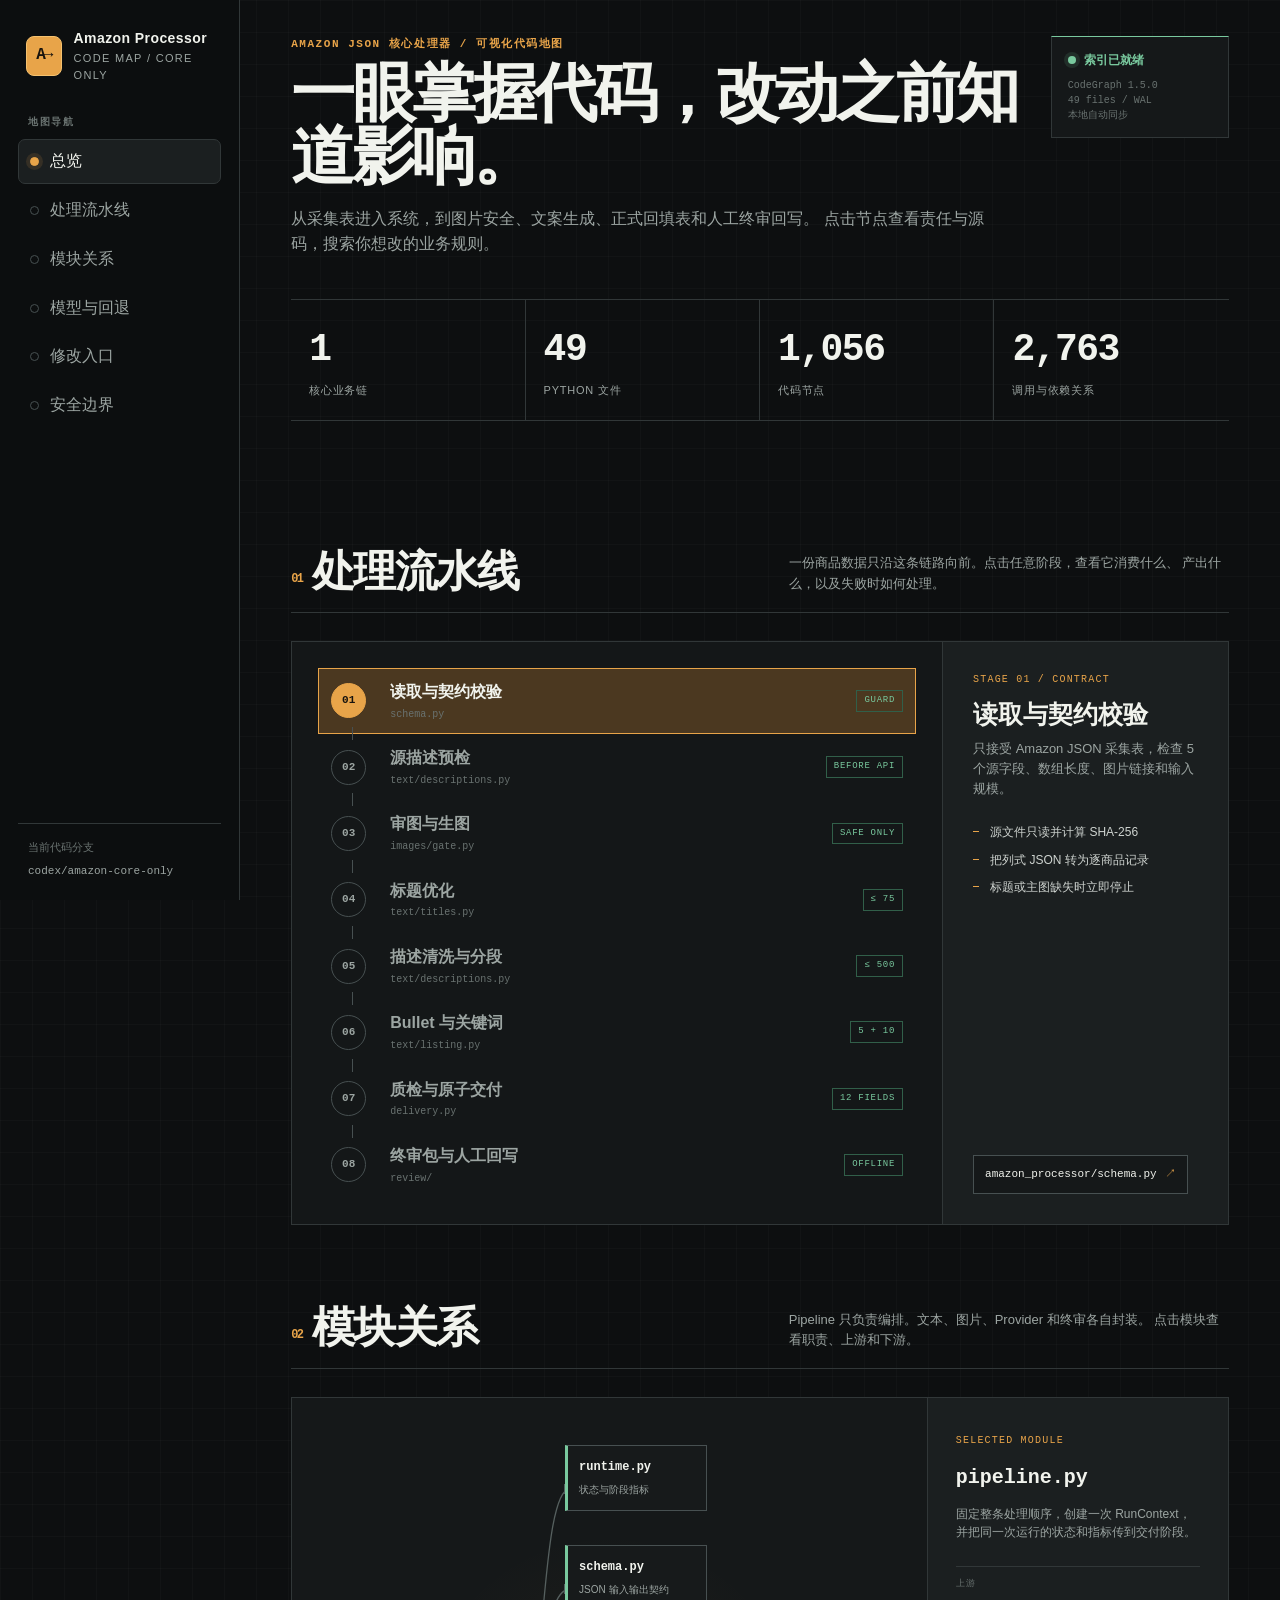
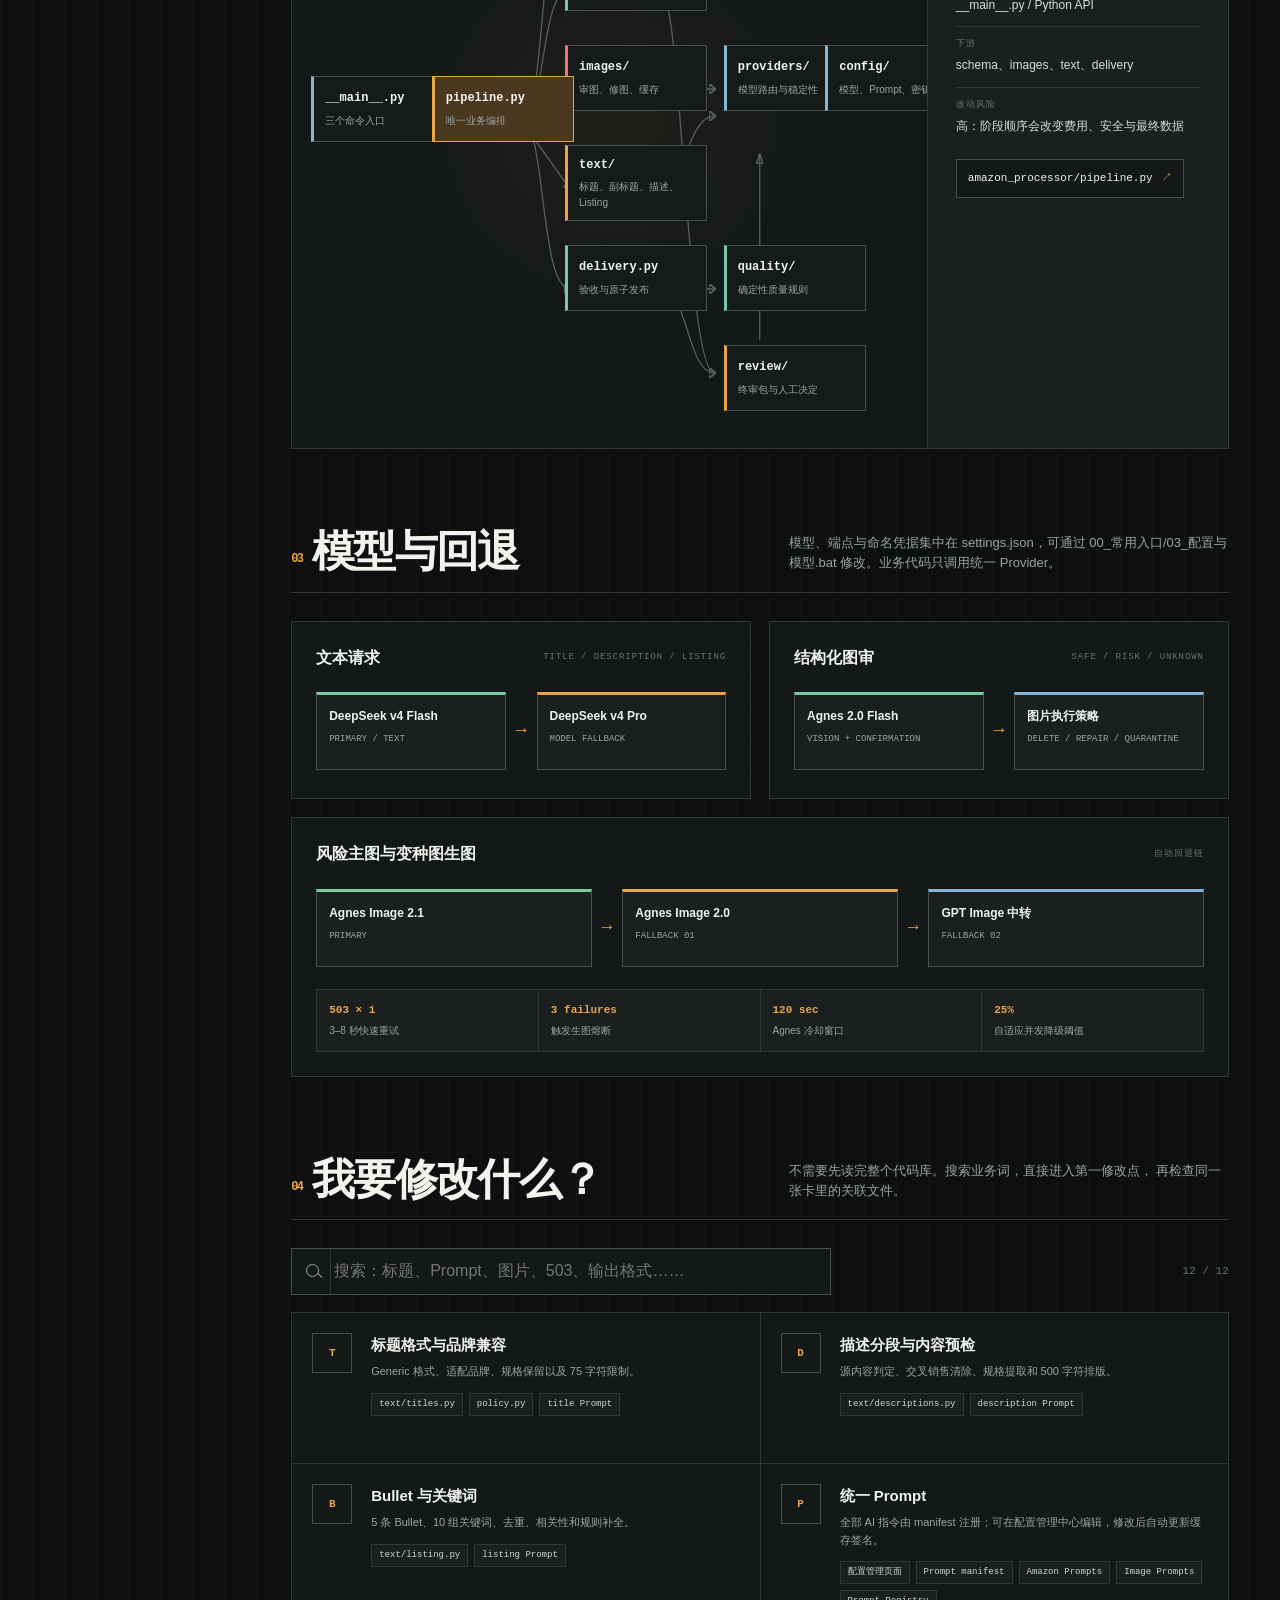
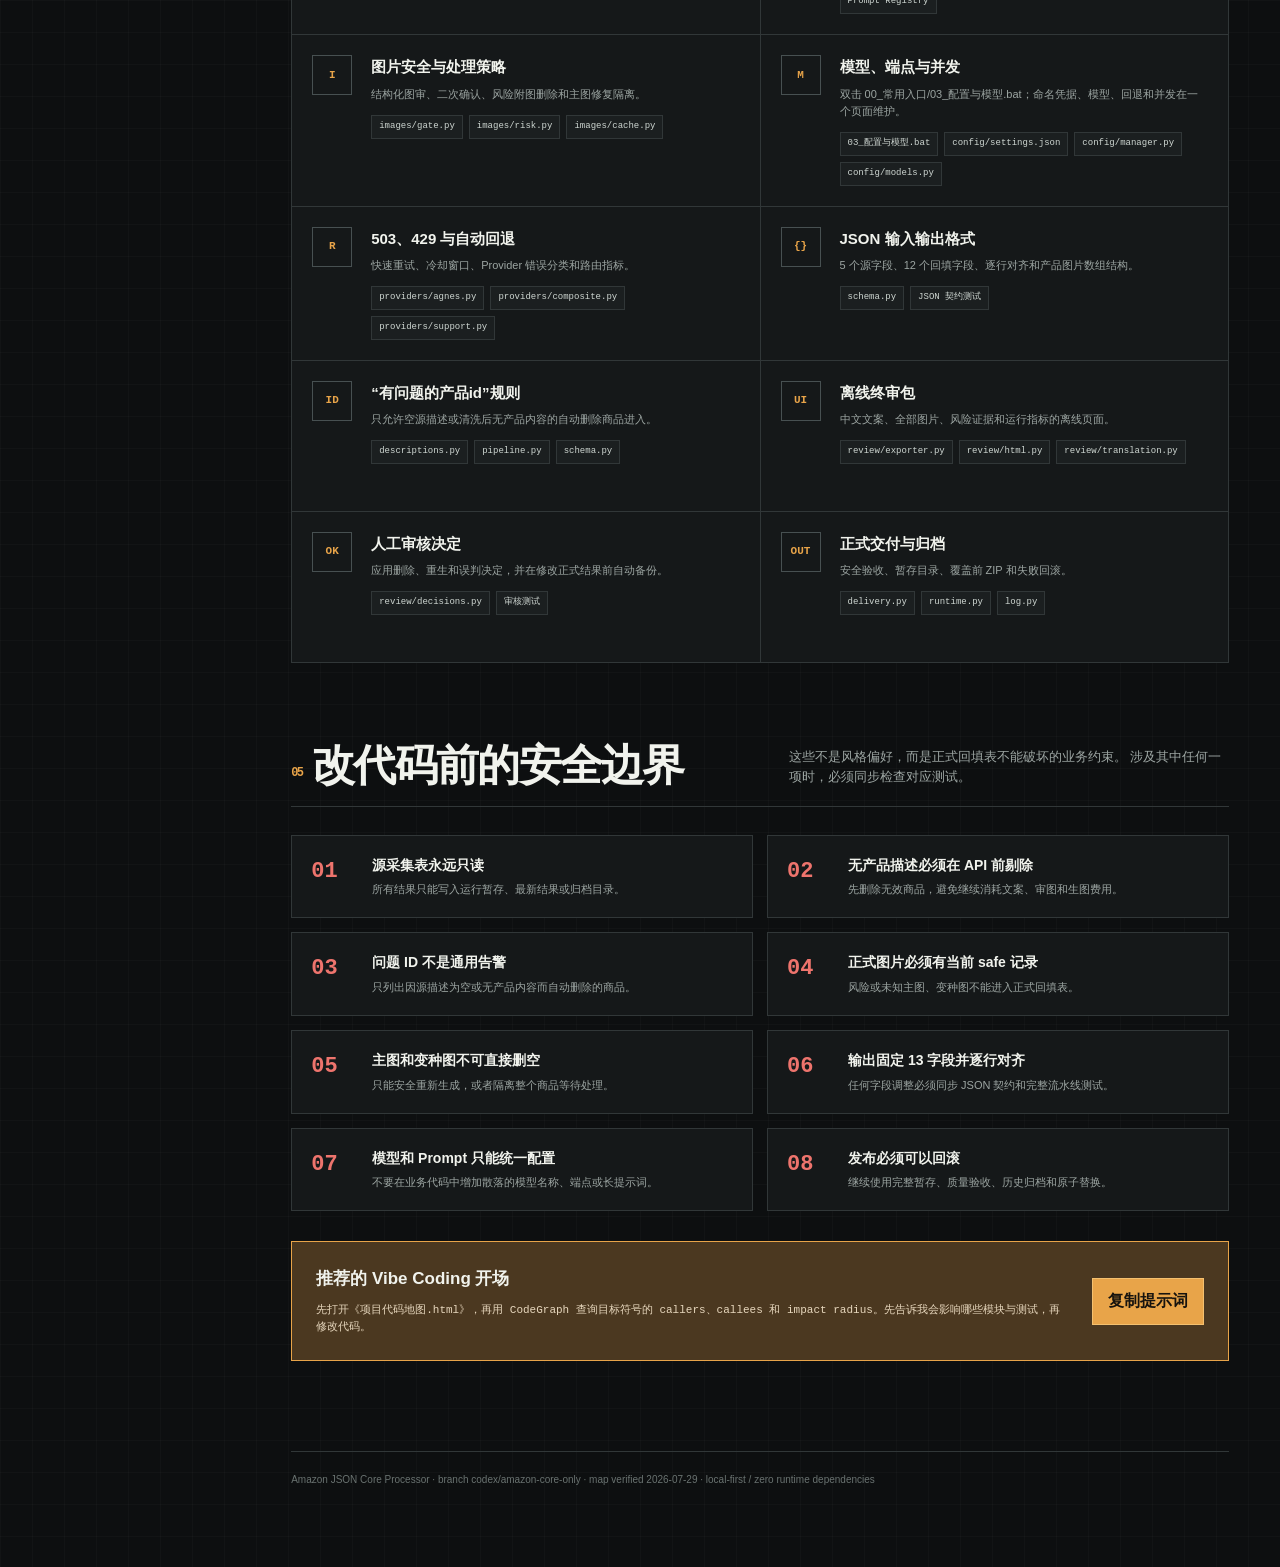
==== 项目代码地图.html @ e5b0bef7 "feat: checkpoint unattended processor and admin tools" ====
<!DOCTYPE html>
<html lang="zh-CN">
<head>
  <meta charset="utf-8">
  <meta name="viewport" content="width=device-width, initial-scale=1">
  <meta name="color-scheme" content="dark">
  <title>Amazon 核心处理器 · 代码地图</title>
  <style>
    :root {
      --bg: #0d0f10;
      --panel: #151819;
      --panel-2: #1b1f20;
      --panel-3: #232829;
      --line: #313738;
      --line-strong: #475051;
      --text: #f1f3ed;
      --muted: #9ca5a2;
      --dim: #697270;
      --accent: #e8a449;
      --accent-soft: #4b3820;
      --safe: #79c99e;
      --safe-soft: #183b2c;
      --danger: #ee746d;
      --danger-soft: #461f1e;
      --info: #84b5d4;
      --info-soft: #1c3341;
      --focus: #f8c978;
      --radius: 10px;
      --sidebar: 240px;
      --font: "Segoe UI", "Microsoft YaHei UI", "Microsoft YaHei", sans-serif;
      --mono: "Cascadia Code", "SFMono-Regular", Consolas, monospace;
    }

    * {
      box-sizing: border-box;
    }

    html {
      scroll-behavior: smooth;
      background: var(--bg);
    }

    body {
      margin: 0;
      min-width: 320px;
      color: var(--text);
      background:
        linear-gradient(rgba(255, 255, 255, .018) 1px, transparent 1px),
        linear-gradient(90deg, rgba(255, 255, 255, .018) 1px, transparent 1px),
        var(--bg);
      background-size: 32px 32px;
      font-family: var(--font);
      line-height: 1.55;
    }

    button,
    input {
      font: inherit;
    }

    button,
    a {
      -webkit-tap-highlight-color: transparent;
    }

    a {
      color: var(--info);
      text-underline-offset: 3px;
    }

    a:hover {
      color: #b7d8eb;
    }

    :focus-visible {
      outline: 3px solid var(--focus);
      outline-offset: 3px;
    }

    .skip-link {
      position: fixed;
      top: 12px;
      left: 12px;
      z-index: 100;
      transform: translateY(-160%);
      padding: 10px 14px;
      color: #15120d;
      background: var(--focus);
      border-radius: 6px;
      font-weight: 700;
    }

    .skip-link:focus {
      transform: translateY(0);
    }

    .shell {
      display: grid;
      grid-template-columns: var(--sidebar) minmax(0, 1fr);
      min-height: 100vh;
    }

    .sidebar {
      position: sticky;
      top: 0;
      height: 100vh;
      display: flex;
      flex-direction: column;
      padding: 28px 18px 20px;
      border-right: 1px solid var(--line);
      background: rgba(13, 15, 16, .96);
      backdrop-filter: blur(14px);
      z-index: 20;
    }

    .brand {
      display: flex;
      gap: 12px;
      align-items: center;
      margin: 0 8px 30px;
    }

    .brand-mark {
      display: grid;
      place-items: center;
      width: 40px;
      height: 40px;
      color: #17130e;
      background: var(--accent);
      border: 1px solid #f5c16f;
      border-radius: 8px;
      font-family: var(--mono);
      font-weight: 900;
      letter-spacing: -2px;
    }

    .brand strong {
      display: block;
      font-size: 14px;
      letter-spacing: .03em;
    }

    .brand span {
      display: block;
      color: var(--muted);
      font-size: 11px;
      letter-spacing: .12em;
      text-transform: uppercase;
    }

    .nav-label {
      margin: 0 10px 10px;
      color: var(--dim);
      font-size: 10px;
      font-weight: 800;
      letter-spacing: .16em;
      text-transform: uppercase;
    }

    .nav-list {
      display: grid;
      gap: 4px;
      margin: 0;
      padding: 0;
      list-style: none;
    }

    .nav-link {
      display: flex;
      align-items: center;
      gap: 11px;
      min-height: 42px;
      padding: 9px 11px;
      color: var(--muted);
      border: 1px solid transparent;
      border-radius: 7px;
      text-decoration: none;
      transition: color .16s ease, background .16s ease, border-color .16s ease;
    }

    .nav-link::before {
      content: "";
      width: 7px;
      height: 7px;
      border: 1px solid var(--line-strong);
      border-radius: 50%;
    }

    .nav-link:hover {
      color: var(--text);
      background: var(--panel);
    }

    .nav-link.active {
      color: var(--text);
      background: var(--panel-2);
      border-color: var(--line);
    }

    .nav-link.active::before {
      background: var(--accent);
      border-color: var(--accent);
      box-shadow: 0 0 0 4px rgba(232, 164, 73, .12);
    }

    .sidebar-footer {
      margin-top: auto;
      padding: 15px 10px 0;
      border-top: 1px solid var(--line);
      color: var(--dim);
      font-size: 11px;
    }

    .branch {
      display: block;
      margin-top: 7px;
      color: var(--muted);
      font-family: var(--mono);
      word-break: break-all;
    }

    main {
      min-width: 0;
      padding: 36px clamp(22px, 4vw, 64px) 80px;
    }

    .topbar {
      display: flex;
      justify-content: space-between;
      gap: 24px;
      align-items: flex-start;
      max-width: 1320px;
      margin: 0 auto 42px;
    }

    .eyebrow {
      margin: 0 0 9px;
      color: var(--accent);
      font-family: var(--mono);
      font-size: 11px;
      font-weight: 800;
      letter-spacing: .14em;
      text-transform: uppercase;
    }

    h1 {
      max-width: 780px;
      margin: 0;
      font-size: clamp(34px, 5vw, 68px);
      line-height: .98;
      letter-spacing: -.055em;
    }

    .lede {
      max-width: 720px;
      margin: 20px 0 0;
      color: var(--muted);
      font-size: 16px;
    }

    .index-state {
      flex: 0 0 178px;
      padding: 14px 16px;
      border: 1px solid var(--line);
      border-top-color: var(--safe);
      background: var(--panel);
    }

    .index-state strong {
      display: flex;
      align-items: center;
      gap: 8px;
      color: var(--safe);
      font-size: 12px;
    }

    .index-state strong::before {
      content: "";
      width: 8px;
      height: 8px;
      background: var(--safe);
      border-radius: 50%;
      box-shadow: 0 0 0 4px rgba(121, 201, 158, .12);
    }

    .index-state span {
      display: block;
      margin-top: 8px;
      color: var(--dim);
      font-family: var(--mono);
      font-size: 10px;
      line-height: 1.5;
    }

    .stats {
      display: grid;
      grid-template-columns: repeat(4, 1fr);
      max-width: 1320px;
      margin: 0 auto 60px;
      border-top: 1px solid var(--line);
      border-bottom: 1px solid var(--line);
    }

    .stat {
      padding: 21px 18px;
      border-right: 1px solid var(--line);
    }

    .stat:last-child {
      border-right: 0;
    }

    .stat-value {
      display: block;
      font-family: var(--mono);
      font-size: clamp(24px, 3vw, 38px);
      font-weight: 800;
      letter-spacing: -.04em;
    }

    .stat-label {
      display: block;
      margin-top: 2px;
      color: var(--muted);
      font-size: 11px;
      letter-spacing: .07em;
      text-transform: uppercase;
    }

    .section {
      max-width: 1320px;
      margin: 0 auto;
      padding: 68px 0 12px;
      scroll-margin-top: 20px;
    }

    .section-head {
      display: grid;
      grid-template-columns: minmax(0, 1fr) minmax(240px, 440px);
      gap: 32px;
      align-items: end;
      margin-bottom: 28px;
      padding-bottom: 18px;
      border-bottom: 1px solid var(--line);
    }

    .section-index {
      display: inline-block;
      margin-right: 10px;
      color: var(--accent);
      font-family: var(--mono);
      font-size: 12px;
      vertical-align: .35em;
    }

    h2 {
      margin: 0;
      font-size: clamp(27px, 4vw, 43px);
      line-height: 1.04;
      letter-spacing: -.04em;
    }

    .section-head p {
      margin: 0;
      color: var(--muted);
      font-size: 13px;
    }

    .panel {
      border: 1px solid var(--line);
      background: rgba(21, 24, 25, .95);
    }

    .pipeline-layout {
      display: grid;
      grid-template-columns: minmax(0, 1.6fr) minmax(280px, .7fr);
      min-height: 490px;
    }

    .pipeline-track {
      display: flex;
      flex-direction: column;
      justify-content: center;
      padding: 26px;
      border-right: 1px solid var(--line);
    }

    .stage {
      position: relative;
      display: grid;
      grid-template-columns: 44px minmax(0, 1fr) auto;
      gap: 15px;
      align-items: center;
      width: 100%;
      min-height: 62px;
      padding: 11px 12px;
      color: var(--muted);
      text-align: left;
      border: 1px solid transparent;
      background: transparent;
      cursor: pointer;
    }

    .stage:not(:last-child)::after {
      content: "";
      position: absolute;
      bottom: -7px;
      left: 33px;
      width: 1px;
      height: 13px;
      background: var(--line-strong);
    }

    .stage:hover {
      color: var(--text);
      background: var(--panel-2);
    }

    .stage.active {
      color: var(--text);
      border-color: var(--accent);
      background: var(--accent-soft);
    }

    .stage-num {
      display: grid;
      place-items: center;
      width: 35px;
      height: 35px;
      border: 1px solid var(--line-strong);
      border-radius: 50%;
      font-family: var(--mono);
      font-size: 11px;
      font-weight: 800;
    }

    .stage.active .stage-num {
      color: #17130e;
      border-color: var(--accent);
      background: var(--accent);
    }

    .stage-name {
      display: block;
      font-weight: 700;
    }

    .stage-file {
      display: block;
      margin-top: 2px;
      color: var(--dim);
      font-family: var(--mono);
      font-size: 10px;
    }

    .stage-state {
      padding: 3px 7px;
      color: var(--safe);
      border: 1px solid #315f49;
      font-family: var(--mono);
      font-size: 9px;
      letter-spacing: .08em;
      text-transform: uppercase;
    }

    .detail-pane {
      display: flex;
      flex-direction: column;
      padding: 30px;
      background: var(--panel-2);
    }

    .detail-kicker {
      color: var(--accent);
      font-family: var(--mono);
      font-size: 10px;
      letter-spacing: .12em;
      text-transform: uppercase;
    }

    .detail-pane h3 {
      margin: 14px 0 10px;
      font-size: 25px;
      line-height: 1.1;
    }

    .detail-pane p {
      margin: 0;
      color: var(--muted);
      font-size: 13px;
    }

    .detail-list {
      display: grid;
      gap: 9px;
      margin: 24px 0;
      padding: 0;
      list-style: none;
    }

    .detail-list li {
      position: relative;
      padding-left: 17px;
      color: #cfd4d0;
      font-size: 12px;
    }

    .detail-list li::before {
      content: "";
      position: absolute;
      top: .65em;
      left: 0;
      width: 6px;
      height: 1px;
      background: var(--accent);
    }

    .source-link {
      display: inline-flex;
      align-items: center;
      gap: 8px;
      width: fit-content;
      min-height: 39px;
      margin-top: auto;
      padding: 8px 11px;
      color: var(--text);
      border: 1px solid var(--line-strong);
      background: var(--panel);
      font-family: var(--mono);
      font-size: 11px;
      text-decoration: none;
    }

    .source-link:hover {
      color: var(--text);
      border-color: var(--accent);
    }

    .source-link::after {
      content: "↗";
      color: var(--accent);
    }

    .graph-shell {
      display: grid;
      grid-template-columns: minmax(0, 1fr) 300px;
      min-height: 650px;
    }

    .graph-stage {
      position: relative;
      min-height: 650px;
      overflow: hidden;
      border-right: 1px solid var(--line);
      background:
        radial-gradient(circle at 50% 50%, rgba(232, 164, 73, .055), transparent 42%),
        var(--panel);
    }

    .graph-lines {
      position: absolute;
      inset: 0;
      width: 100%;
      height: 100%;
      pointer-events: none;
    }

    .graph-lines path {
      fill: none;
      stroke: #56605f;
      stroke-width: 1.3;
      vector-effect: non-scaling-stroke;
    }

    .module-node {
      position: absolute;
      left: var(--x);
      top: var(--y);
      width: 142px;
      min-height: 66px;
      padding: 10px 11px;
      color: var(--text);
      border: 1px solid var(--line-strong);
      border-left: 3px solid var(--node-color, var(--info));
      background: #171a1b;
      text-align: left;
      cursor: pointer;
      transition: transform .16s ease, border-color .16s ease, background .16s ease;
    }

    .module-node:hover {
      z-index: 2;
      transform: translateY(-3px);
      border-color: var(--node-color, var(--info));
      background: var(--panel-3);
    }

    .module-node.active {
      z-index: 3;
      border-color: var(--accent);
      border-left-color: var(--accent);
      background: var(--accent-soft);
    }

    .module-node strong {
      display: block;
      font-family: var(--mono);
      font-size: 12px;
    }

    .module-node span {
      display: block;
      margin-top: 5px;
      color: var(--muted);
      font-size: 10px;
    }

    .module-details {
      padding: 28px;
      background: var(--panel-2);
    }

    .module-details h3 {
      margin: 11px 0 8px;
      font-family: var(--mono);
      font-size: 20px;
    }

    .module-details p {
      color: var(--muted);
      font-size: 12px;
    }

    .module-meta {
      display: grid;
      gap: 12px;
      margin: 24px 0;
    }

    .module-meta div {
      padding-top: 10px;
      border-top: 1px solid var(--line);
    }

    .module-meta dt {
      color: var(--dim);
      font-size: 9px;
      letter-spacing: .12em;
      text-transform: uppercase;
    }

    .module-meta dd {
      margin: 5px 0 0;
      color: #d9ddd9;
      font-size: 12px;
    }

    .route-grid {
      display: grid;
      grid-template-columns: 1fr 1fr;
      gap: 18px;
    }

    .route {
      min-width: 0;
      padding: 24px;
      border: 1px solid var(--line);
      background: var(--panel);
    }

    .route-wide {
      grid-column: 1 / -1;
    }

    .route-label {
      display: flex;
      justify-content: space-between;
      gap: 12px;
      align-items: center;
      margin-bottom: 22px;
    }

    .route-label h3 {
      margin: 0;
      font-size: 16px;
    }

    .route-label span {
      color: var(--dim);
      font-family: var(--mono);
      font-size: 9px;
      letter-spacing: .1em;
      text-transform: uppercase;
    }

    .route-flow {
      display: flex;
      gap: 10px;
      align-items: stretch;
      overflow-x: auto;
      padding-bottom: 4px;
    }

    .route-node {
      flex: 1 0 150px;
      min-height: 78px;
      padding: 12px;
      border: 1px solid var(--line-strong);
      background: var(--panel-2);
    }

    .route-node.primary {
      border-top: 3px solid var(--safe);
    }

    .route-node.fallback {
      border-top: 3px solid var(--accent);
    }

    .route-node.terminal {
      border-top: 3px solid var(--info);
    }

    .route-node strong {
      display: block;
      font-size: 12px;
    }

    .route-node small {
      display: block;
      margin-top: 7px;
      color: var(--muted);
      font-family: var(--mono);
      font-size: 9px;
    }

    .route-arrow {
      display: grid;
      place-items: center;
      color: var(--accent);
      font-family: var(--mono);
      font-size: 18px;
    }

    .guard-strip {
      display: grid;
      grid-template-columns: repeat(4, 1fr);
      gap: 1px;
      margin-top: 18px;
      background: var(--line);
      border: 1px solid var(--line);
    }

    .guard-strip div {
      padding: 12px;
      background: var(--panel-2);
    }

    .guard-strip strong {
      display: block;
      color: var(--accent);
      font-family: var(--mono);
      font-size: 11px;
    }

    .guard-strip span {
      display: block;
      margin-top: 4px;
      color: var(--muted);
      font-size: 10px;
    }

    .locator-toolbar {
      display: flex;
      gap: 12px;
      align-items: center;
      margin-bottom: 17px;
    }

    .search {
      width: min(100%, 540px);
      min-height: 46px;
      padding: 10px 14px 10px 42px;
      color: var(--text);
      border: 1px solid var(--line-strong);
      border-radius: 0;
      background:
        linear-gradient(90deg, transparent 0 38px, var(--line) 38px 39px, transparent 39px),
        var(--panel);
      outline: none;
    }

    .search:focus {
      border-color: var(--accent);
    }

    .search-wrap {
      position: relative;
      flex: 1;
    }

    .search-wrap::before {
      content: "";
      position: absolute;
      top: 16px;
      left: 15px;
      width: 11px;
      height: 11px;
      border: 1px solid var(--muted);
      border-radius: 50%;
      pointer-events: none;
    }

    .search-wrap::after {
      content: "";
      position: absolute;
      top: 27px;
      left: 26px;
      width: 6px;
      height: 1px;
      background: var(--muted);
      transform: rotate(45deg);
      pointer-events: none;
    }

    .result-count {
      color: var(--dim);
      font-family: var(--mono);
      font-size: 11px;
      white-space: nowrap;
    }

    .change-grid {
      display: grid;
      grid-template-columns: repeat(2, minmax(0, 1fr));
      gap: 1px;
      border: 1px solid var(--line);
      background: var(--line);
    }

    .change-card {
      display: grid;
      grid-template-columns: 44px minmax(0, 1fr);
      gap: 15px;
      min-height: 150px;
      padding: 20px;
      background: var(--panel);
    }

    .change-card[hidden] {
      display: none;
    }

    .change-icon {
      display: grid;
      place-items: center;
      width: 40px;
      height: 40px;
      color: var(--accent);
      border: 1px solid var(--line-strong);
      font-family: var(--mono);
      font-size: 11px;
      font-weight: 800;
    }

    .change-card h3 {
      margin: 0 0 7px;
      font-size: 15px;
    }

    .change-card p {
      margin: 0 0 12px;
      color: var(--muted);
      font-size: 11px;
    }

    .file-links {
      display: flex;
      flex-wrap: wrap;
      gap: 6px;
    }

    .file-links a {
      padding: 4px 7px;
      color: #ced6d1;
      border: 1px solid var(--line);
      background: var(--panel-2);
      font-family: var(--mono);
      font-size: 9px;
      text-decoration: none;
    }

    .file-links a:hover {
      border-color: var(--accent);
    }

    .empty-results {
      display: none;
      padding: 32px;
      color: var(--muted);
      border: 1px solid var(--line);
      text-align: center;
    }

    .guardrails {
      display: grid;
      grid-template-columns: repeat(2, minmax(0, 1fr));
      gap: 14px;
    }

    .guardrail {
      display: grid;
      grid-template-columns: 46px minmax(0, 1fr);
      gap: 15px;
      padding: 19px;
      border: 1px solid var(--line);
      background: var(--panel);
    }

    .guardrail-num {
      color: var(--danger);
      font-family: var(--mono);
      font-size: 22px;
      font-weight: 800;
    }

    .guardrail h3 {
      margin: 0 0 5px;
      font-size: 14px;
    }

    .guardrail p {
      margin: 0;
      color: var(--muted);
      font-size: 11px;
    }

    .vibe-box {
      display: grid;
      grid-template-columns: minmax(0, 1fr) auto;
      gap: 24px;
      align-items: center;
      margin-top: 30px;
      padding: 24px;
      border: 1px solid var(--accent);
      background: var(--accent-soft);
    }

    .vibe-box h3 {
      margin: 0 0 9px;
      font-size: 17px;
    }

    .vibe-prompt {
      margin: 0;
      color: #e7d7bd;
      font-family: var(--mono);
      font-size: 11px;
      white-space: pre-wrap;
    }

    .copy-button {
      min-height: 44px;
      padding: 10px 15px;
      color: #17130e;
      border: 1px solid #f4c06f;
      background: var(--accent);
      font-weight: 800;
      cursor: pointer;
    }

    .copy-button:hover {
      background: #f0b45d;
    }

    footer {
      max-width: 1320px;
      margin: 78px auto 0;
      padding-top: 20px;
      color: var(--dim);
      border-top: 1px solid var(--line);
      font-size: 10px;
    }

    @media (max-width: 1100px) {
      :root {
        --sidebar: 206px;
      }

      .pipeline-layout,
      .graph-shell {
        grid-template-columns: 1fr;
      }

      .pipeline-track,
      .graph-stage {
        border-right: 0;
        border-bottom: 1px solid var(--line);
      }

      .graph-stage {
        min-height: 620px;
      }

      .graph-shell {
        min-height: auto;
      }

      .graph-stage + .module-details {
        min-height: 240px;
      }
    }

    @media (max-width: 800px) {
      .shell {
        display: block;
      }

      .sidebar {
        position: sticky;
        top: 0;
        width: 100%;
        height: auto;
        padding: 10px 14px;
        border-right: 0;
        border-bottom: 1px solid var(--line);
      }

      .brand {
        margin: 0 0 9px;
      }

      .brand-mark {
        width: 33px;
        height: 33px;
      }

      .brand span,
      .nav-label,
      .sidebar-footer {
        display: none;
      }

      .nav-list {
        display: flex;
        gap: 7px;
        overflow-x: auto;
        padding-bottom: 2px;
      }

      .nav-link {
        min-height: 35px;
        padding: 6px 9px;
        white-space: nowrap;
        font-size: 11px;
      }

      .nav-link::before {
        display: none;
      }

      main {
        padding: 28px 18px 60px;
      }

      .topbar,
      .section-head {
        grid-template-columns: 1fr;
      }

      .topbar {
        display: grid;
      }

      .index-state {
        width: 100%;
      }

      .stats {
        grid-template-columns: repeat(2, 1fr);
      }

      .stat:nth-child(2) {
        border-right: 0;
      }

      .stat:nth-child(-n+2) {
        border-bottom: 1px solid var(--line);
      }

      .section {
        padding-top: 54px;
        scroll-margin-top: 96px;
      }

      .section-head {
        display: grid;
        gap: 12px;
      }

      .route-grid,
      .change-grid,
      .guardrails {
        grid-template-columns: 1fr;
      }

      .route-wide {
        grid-column: auto;
      }

      .guard-strip {
        grid-template-columns: repeat(2, 1fr);
      }

      .graph-stage {
        display: grid;
        grid-template-columns: repeat(2, minmax(0, 1fr));
        gap: 8px;
        min-height: 0;
        padding: 18px;
      }

      .graph-lines {
        display: none;
      }

      .module-node {
        position: static;
        width: auto;
        min-height: 74px;
      }

      .vibe-box {
        grid-template-columns: 1fr;
      }
    }

    @media (max-width: 480px) {
      h1 {
        font-size: 38px;
      }

      .stats {
        grid-template-columns: 1fr 1fr;
      }

      .stat {
        padding: 16px 12px;
      }

      .pipeline-track {
        padding: 13px;
      }

      .stage {
        grid-template-columns: 39px minmax(0, 1fr);
      }

      .stage-state {
        display: none;
      }

      .detail-pane {
        padding: 22px;
      }

      .graph-stage {
        grid-template-columns: 1fr;
      }

      .change-card {
        grid-template-columns: 1fr;
      }

      .guardrails {
        grid-template-columns: 1fr;
      }

      .guard-strip {
        grid-template-columns: 1fr;
      }

      .locator-toolbar {
        align-items: flex-start;
        flex-direction: column;
      }
    }

    @media (prefers-reduced-motion: reduce) {
      html {
        scroll-behavior: auto;
      }

      *,
      *::before,
      *::after {
        transition-duration: .01ms !important;
        animation-duration: .01ms !important;
        animation-iteration-count: 1 !important;
      }
    }
  </style>
</head>
<body>
  <a class="skip-link" href="#main">跳到主要内容</a>
  <div class="shell">
    <aside class="sidebar" aria-label="代码地图导航">
      <div class="brand">
        <div class="brand-mark" aria-hidden="true">A→</div>
        <div>
          <strong>Amazon Processor</strong>
          <span>Code Map / Core Only</span>
        </div>
      </div>
      <p class="nav-label">地图导航</p>
      <nav>
        <ul class="nav-list">
          <li><a class="nav-link active" href="#overview">总览</a></li>
          <li><a class="nav-link" href="#pipeline">处理流水线</a></li>
          <li><a class="nav-link" href="#architecture">模块关系</a></li>
          <li><a class="nav-link" href="#providers">模型与回退</a></li>
          <li><a class="nav-link" href="#locator">修改入口</a></li>
          <li><a class="nav-link" href="#guardrails">安全边界</a></li>
        </ul>
      </nav>
      <div class="sidebar-footer">
        当前代码分支
        <span class="branch">codex/amazon-core-only</span>
      </div>
    </aside>

    <main id="main">
      <section class="topbar" id="overview" aria-labelledby="page-title">
        <div>
          <p class="eyebrow">Amazon JSON 核心处理器 / 可视化代码地图</p>
          <h1 id="page-title">一眼掌握代码，改动之前知道影响。</h1>
          <p class="lede">
            从采集表进入系统，到图片安全、文案生成、正式回填表和人工终审回写。
            点击节点查看责任与源码，搜索你想改的业务规则。
          </p>
        </div>
        <div class="index-state">
          <strong>索引已就绪</strong>
          <span>CodeGraph 1.5.0<br>49 files / WAL<br>本地自动同步</span>
        </div>
      </section>

      <section class="stats" aria-label="项目统计">
        <div class="stat">
          <span class="stat-value">1</span>
          <span class="stat-label">核心业务链</span>
        </div>
        <div class="stat">
          <span class="stat-value">49</span>
          <span class="stat-label">Python 文件</span>
        </div>
        <div class="stat">
          <span class="stat-value">1,056</span>
          <span class="stat-label">代码节点</span>
        </div>
        <div class="stat">
          <span class="stat-value">2,763</span>
          <span class="stat-label">调用与依赖关系</span>
        </div>
      </section>

      <section class="section" id="pipeline" aria-labelledby="pipeline-title">
        <div class="section-head">
          <div>
            <h2 id="pipeline-title"><span class="section-index">01</span>处理流水线</h2>
          </div>
          <p>
            一份商品数据只沿这条链路向前。点击任意阶段，查看它消费什么、
            产出什么，以及失败时如何处理。
          </p>
        </div>

        <div class="panel pipeline-layout">
          <div class="pipeline-track" role="group" aria-label="处理阶段">
            <button class="stage active" type="button" data-stage="input">
              <span class="stage-num">01</span>
              <span>
                <span class="stage-name">读取与契约校验</span>
                <span class="stage-file">schema.py</span>
              </span>
              <span class="stage-state">guard</span>
            </button>
            <button class="stage" type="button" data-stage="description-gate">
              <span class="stage-num">02</span>
              <span>
                <span class="stage-name">源描述预检</span>
                <span class="stage-file">text/descriptions.py</span>
              </span>
              <span class="stage-state">before api</span>
            </button>
            <button class="stage" type="button" data-stage="images">
              <span class="stage-num">03</span>
              <span>
                <span class="stage-name">审图与生图</span>
                <span class="stage-file">images/gate.py</span>
              </span>
              <span class="stage-state">safe only</span>
            </button>
            <button class="stage" type="button" data-stage="titles">
              <span class="stage-num">04</span>
              <span>
                <span class="stage-name">标题优化</span>
                <span class="stage-file">text/titles.py</span>
              </span>
              <span class="stage-state">≤ 75</span>
            </button>
            <button class="stage" type="button" data-stage="descriptions">
              <span class="stage-num">05</span>
              <span>
                <span class="stage-name">描述清洗与分段</span>
                <span class="stage-file">text/descriptions.py</span>
              </span>
              <span class="stage-state">≤ 500</span>
            </button>
            <button class="stage" type="button" data-stage="listing">
              <span class="stage-num">06</span>
              <span>
                <span class="stage-name">Bullet 与关键词</span>
                <span class="stage-file">text/listing.py</span>
              </span>
              <span class="stage-state">5 + 10</span>
            </button>
            <button class="stage" type="button" data-stage="delivery">
              <span class="stage-num">07</span>
              <span>
                <span class="stage-name">质检与原子交付</span>
                <span class="stage-file">delivery.py</span>
              </span>
              <span class="stage-state">12 fields</span>
            </button>
            <button class="stage" type="button" data-stage="review">
              <span class="stage-num">08</span>
              <span>
                <span class="stage-name">终审包与人工回写</span>
                <span class="stage-file">review/</span>
              </span>
              <span class="stage-state">offline</span>
            </button>
          </div>

          <aside class="detail-pane" aria-live="polite" aria-labelledby="stage-title">
            <span class="detail-kicker" id="stage-kicker">Stage 01 / Contract</span>
            <h3 id="stage-title">读取与契约校验</h3>
            <p id="stage-description">
              只接受 Amazon JSON 采集表，检查 5 个源字段、数组长度、图片链接和输入规模。
            </p>
            <ul class="detail-list" id="stage-list">
              <li>源文件只读并计算 SHA-256</li>
              <li>把列式 JSON 转为逐商品记录</li>
              <li>标题或主图缺失时立即停止</li>
            </ul>
            <a class="source-link" id="stage-source" href="amazon_processor/schema.py">
              amazon_processor/schema.py
            </a>
          </aside>
        </div>
      </section>

      <section class="section" id="architecture" aria-labelledby="architecture-title">
        <div class="section-head">
          <div>
            <h2 id="architecture-title"><span class="section-index">02</span>模块关系</h2>
          </div>
          <p>
            Pipeline 只负责编排。文本、图片、Provider 和终审各自封装。
            点击模块查看职责、上游和下游。
          </p>
        </div>

        <div class="panel graph-shell">
          <div class="graph-stage" role="group" aria-label="模块依赖关系图">
            <svg class="graph-lines" viewBox="0 0 1000 650" preserveAspectRatio="none" aria-hidden="true">
              <defs>
                <marker id="arrow" markerWidth="7" markerHeight="7" refX="6" refY="3.5" orient="auto">
                  <path d="M0,0 L7,3.5 L0,7 Z" fill="#687271"></path>
                </marker>
              </defs>
              <path d="M168 323 L220 323" marker-end="url(#arrow)"></path>
              <path d="M362 323 C400 323 390 91 438 91" marker-end="url(#arrow)"></path>
              <path d="M362 323 C400 323 390 191 438 191" marker-end="url(#arrow)"></path>
              <path d="M362 323 L438 291" marker-end="url(#arrow)"></path>
              <path d="M362 323 L438 391" marker-end="url(#arrow)"></path>
              <path d="M362 323 C400 323 390 491 438 491" marker-end="url(#arrow)"></path>
              <path d="M580 291 L666 291" marker-end="url(#arrow)"></path>
              <path d="M580 391 C620 391 622 318 666 318" marker-end="url(#arrow)"></path>
              <path d="M808 291 L838 291" marker-end="url(#arrow)"></path>
              <path d="M580 491 L666 491" marker-end="url(#arrow)"></path>
              <path d="M580 491 C625 491 622 575 666 575" marker-end="url(#arrow)"></path>
              <path d="M737 542 C737 440 737 389 737 357" marker-end="url(#arrow)"></path>
              <path d="M666 575 C620 575 615 191 580 191" marker-end="url(#arrow)"></path>
            </svg>

            <button class="module-node" type="button" data-module="entry"
                    style="--x: 3%; --y: 278px; --node-color: var(--info)">
              <strong>__main__.py</strong>
              <span>三个命令入口</span>
            </button>
            <button class="module-node active" type="button" data-module="pipeline"
                    style="--x: 22%; --y: 278px; --node-color: var(--accent)">
              <strong>pipeline.py</strong>
              <span>唯一业务编排</span>
            </button>
            <button class="module-node" type="button" data-module="runtime"
                    style="--x: 43%; --y: 47px; --node-color: var(--safe)">
              <strong>runtime.py</strong>
              <span>状态与阶段指标</span>
            </button>
            <button class="module-node" type="button" data-module="schema"
                    style="--x: 43%; --y: 147px; --node-color: var(--safe)">
              <strong>schema.py</strong>
              <span>JSON 输入输出契约</span>
            </button>
            <button class="module-node" type="button" data-module="images"
                    style="--x: 43%; --y: 247px; --node-color: var(--danger)">
              <strong>images/</strong>
              <span>审图、修图、缓存</span>
            </button>
            <button class="module-node" type="button" data-module="text"
                    style="--x: 43%; --y: 347px; --node-color: var(--accent)">
              <strong>text/</strong>
              <span>标题、副标题、描述、Listing</span>
            </button>
            <button class="module-node" type="button" data-module="delivery"
                    style="--x: 43%; --y: 447px; --node-color: var(--safe)">
              <strong>delivery.py</strong>
              <span>验收与原子发布</span>
            </button>
            <button class="module-node" type="button" data-module="providers"
                    style="--x: 68%; --y: 247px; --node-color: var(--info)">
              <strong>providers/</strong>
              <span>模型路由与稳定性</span>
            </button>
            <button class="module-node" type="button" data-module="config"
                    style="--x: 84%; --y: 247px; --node-color: var(--info)">
              <strong>config/</strong>
              <span>模型、Prompt、密钥</span>
            </button>
            <button class="module-node" type="button" data-module="quality"
                    style="--x: 68%; --y: 447px; --node-color: var(--safe)">
              <strong>quality/</strong>
              <span>确定性质量规则</span>
            </button>
            <button class="module-node" type="button" data-module="review"
                    style="--x: 68%; --y: 547px; --node-color: var(--accent)">
              <strong>review/</strong>
              <span>终审包与人工决定</span>
            </button>
          </div>

          <aside class="module-details" aria-live="polite" aria-labelledby="module-title">
            <span class="detail-kicker">Selected module</span>
            <h3 id="module-title">pipeline.py</h3>
            <p id="module-description">
              固定整条处理顺序，创建一次 RunContext，并把同一次运行的状态和指标传到交付阶段。
            </p>
            <dl class="module-meta">
              <div>
                <dt>上游</dt>
                <dd id="module-upstream">__main__.py / Python API</dd>
              </div>
              <div>
                <dt>下游</dt>
                <dd id="module-downstream">schema、images、text、delivery</dd>
              </div>
              <div>
                <dt>改动风险</dt>
                <dd id="module-risk">高：阶段顺序会改变费用、安全与最终数据</dd>
              </div>
            </dl>
            <a class="source-link" id="module-source" href="amazon_processor/pipeline.py">
              amazon_processor/pipeline.py
            </a>
          </aside>
        </div>
      </section>

      <section class="section" id="providers" aria-labelledby="providers-title">
        <div class="section-head">
          <div>
            <h2 id="providers-title"><span class="section-index">03</span>模型与回退</h2>
          </div>
          <p>
            模型、端点与命名凭据集中在 settings.json，可通过
            00_常用入口/03_配置与模型.bat 修改。业务代码只调用统一 Provider。
          </p>
        </div>

        <div class="route-grid">
          <article class="route">
            <div class="route-label">
              <h3>文本请求</h3>
              <span>title / description / listing</span>
            </div>
            <div class="route-flow">
              <div class="route-node primary">
                <strong>DeepSeek v4 Flash</strong>
                <small>PRIMARY / TEXT</small>
              </div>
              <span class="route-arrow" aria-hidden="true">→</span>
              <div class="route-node fallback">
                <strong>DeepSeek v4 Pro</strong>
                <small>MODEL FALLBACK</small>
              </div>
            </div>
          </article>

          <article class="route">
            <div class="route-label">
              <h3>结构化图审</h3>
              <span>safe / risk / unknown</span>
            </div>
            <div class="route-flow">
              <div class="route-node primary">
                <strong>Agnes 2.0 Flash</strong>
                <small>VISION + CONFIRMATION</small>
              </div>
              <span class="route-arrow" aria-hidden="true">→</span>
              <div class="route-node terminal">
                <strong>图片执行策略</strong>
                <small>DELETE / REPAIR / QUARANTINE</small>
              </div>
            </div>
          </article>

          <article class="route route-wide">
            <div class="route-label">
              <h3>风险主图与变种图生图</h3>
              <span>自动回退链</span>
            </div>
            <div class="route-flow">
              <div class="route-node primary">
                <strong>Agnes Image 2.1</strong>
                <small>PRIMARY</small>
              </div>
              <span class="route-arrow" aria-hidden="true">→</span>
              <div class="route-node fallback">
                <strong>Agnes Image 2.0</strong>
                <small>FALLBACK 01</small>
              </div>
              <span class="route-arrow" aria-hidden="true">→</span>
              <div class="route-node terminal">
                <strong>GPT Image 中转</strong>
                <small>FALLBACK 02</small>
              </div>
            </div>
            <div class="guard-strip" role="group" aria-label="稳定性机制">
              <div><strong>503 × 1</strong><span>3–8 秒快速重试</span></div>
              <div><strong>3 failures</strong><span>触发生图熔断</span></div>
              <div><strong>120 sec</strong><span>Agnes 冷却窗口</span></div>
              <div><strong>25%</strong><span>自适应并发降级阈值</span></div>
            </div>
          </article>
        </div>
      </section>

      <section class="section" id="locator" aria-labelledby="locator-title">
        <div class="section-head">
          <div>
            <h2 id="locator-title"><span class="section-index">04</span>我要修改什么？</h2>
          </div>
          <p>
            不需要先读完整个代码库。搜索业务词，直接进入第一修改点，
            再检查同一张卡里的关联文件。
          </p>
        </div>

        <div class="locator-toolbar">
          <div class="search-wrap">
            <input class="search" id="change-search" type="search"
                   placeholder="搜索：标题、Prompt、图片、503、输出格式……"
                   aria-label="搜索修改入口">
          </div>
          <span class="result-count" id="result-count">12 / 12</span>
        </div>

        <div class="change-grid" id="change-grid">
          <article class="change-card" data-search="标题 品牌 兼容 Generic 75 字符">
            <span class="change-icon">T</span>
            <div>
              <h3>标题格式与品牌兼容</h3>
              <p>Generic 格式、适配品牌、规格保留以及 75 字符限制。</p>
              <div class="file-links">
                <a href="amazon_processor/text/titles.py">text/titles.py</a>
                <a href="amazon_processor/policy.py">policy.py</a>
                <a href="config/prompts/amazon/title_optimize.txt">title Prompt</a>
              </div>
            </div>
          </article>

          <article class="change-card" data-search="描述 分段 500 字符 脏文案 交叉销售 源描述">
            <span class="change-icon">D</span>
            <div>
              <h3>描述分段与内容预检</h3>
              <p>源内容判定、交叉销售清除、规格提取和 500 字符排版。</p>
              <div class="file-links">
                <a href="amazon_processor/text/descriptions.py">text/descriptions.py</a>
                <a href="config/prompts/amazon/description_clean.txt">description Prompt</a>
              </div>
            </div>
          </article>

          <article class="change-card" data-search="Bullet 关键词 5条 10组 listing">
            <span class="change-icon">B</span>
            <div>
              <h3>Bullet 与关键词</h3>
              <p>5 条 Bullet、10 组关键词、去重、相关性和规则补全。</p>
              <div class="file-links">
                <a href="amazon_processor/text/listing.py">text/listing.py</a>
                <a href="config/prompts/amazon/bullet_keywords.txt">listing Prompt</a>
              </div>
            </div>
          </article>

          <article class="change-card" data-search="Prompt 提示词 缓存签名 模型">
            <span class="change-icon">P</span>
            <div>
              <h3>统一 Prompt</h3>
              <p>全部 AI 指令由 manifest 注册；可在配置管理中心编辑，修改后自动更新缓存签名。</p>
              <div class="file-links">
                <a href="config/manager.html">配置管理页面</a>
                <a href="config/prompts/manifest.json">Prompt manifest</a>
                <a href="config/prompts/amazon/">Amazon Prompts</a>
                <a href="config/prompts/images/">Image Prompts</a>
                <a href="amazon_processor/config/prompts.py">Prompt Registry</a>
              </div>
            </div>
          </article>

          <article class="change-card" data-search="图片 logo 品牌 水印 人物 删除 生成 隔离 安全">
            <span class="change-icon">I</span>
            <div>
              <h3>图片安全与处理策略</h3>
              <p>结构化图审、二次确认、风险附图删除和主图修复隔离。</p>
              <div class="file-links">
                <a href="amazon_processor/images/gate.py">images/gate.py</a>
                <a href="amazon_processor/images/risk.py">images/risk.py</a>
                <a href="amazon_processor/images/cache.py">images/cache.py</a>
              </div>
            </div>
          </article>

          <article class="change-card" data-search="模型 端点 密钥 凭据 Agnes DeepSeek GPT 并发 重试 settings 配置管理">
            <span class="change-icon">M</span>
            <div>
              <h3>模型、端点与并发</h3>
              <p>双击 00_常用入口/03_配置与模型.bat；命名凭据、模型、回退和并发在一个页面维护。</p>
              <div class="file-links">
                <a href="00_常用入口/03_配置与模型.bat">03_配置与模型.bat</a>
                <a href="config/settings.json">config/settings.json</a>
                <a href="amazon_processor/config/manager.py">config/manager.py</a>
                <a href="amazon_processor/config/models.py">config/models.py</a>
              </div>
            </div>
          </article>

          <article class="change-card" data-search="503 429 熔断 重试 拥堵 降级 fallback">
            <span class="change-icon">R</span>
            <div>
              <h3>503、429 与自动回退</h3>
              <p>快速重试、冷却窗口、Provider 错误分类和路由指标。</p>
              <div class="file-links">
                <a href="amazon_processor/providers/agnes.py">providers/agnes.py</a>
                <a href="amazon_processor/providers/composite.py">providers/composite.py</a>
                <a href="amazon_processor/providers/support.py">providers/support.py</a>
              </div>
            </div>
          </article>

          <article class="change-card" data-search="JSON 输入 输出 13字段 数组 产品id 契约">
            <span class="change-icon">{}</span>
            <div>
              <h3>JSON 输入输出格式</h3>
              <p>5 个源字段、12 个回填字段、逐行对齐和产品图片数组结构。</p>
              <div class="file-links">
                <a href="amazon_processor/schema.py">schema.py</a>
                <a href="tests/test_amazon_json.py">JSON 契约测试</a>
              </div>
            </div>
          </article>

          <article class="change-card" data-search="有问题 产品id 删除商品 源描述 空 模板">
            <span class="change-icon">ID</span>
            <div>
              <h3>“有问题的产品id”规则</h3>
              <p>只允许空源描述或清洗后无产品内容的自动删除商品进入。</p>
              <div class="file-links">
                <a href="amazon_processor/text/descriptions.py">descriptions.py</a>
                <a href="amazon_processor/pipeline.py">pipeline.py</a>
                <a href="amazon_processor/schema.py">schema.py</a>
              </div>
            </div>
          </article>

          <article class="change-card" data-search="终审 HTML 中文 翻译 图片 风险证据">
            <span class="change-icon">UI</span>
            <div>
              <h3>离线终审包</h3>
              <p>中文文案、全部图片、风险证据和运行指标的离线页面。</p>
              <div class="file-links">
                <a href="amazon_processor/review/exporter.py">review/exporter.py</a>
                <a href="amazon_processor/review/html.py">review/html.py</a>
                <a href="amazon_processor/review/translation.py">review/translation.py</a>
              </div>
            </div>
          </article>

          <article class="change-card" data-search="人工 审核决定 删除商品 删除附图 重新生成 误判 备份">
            <span class="change-icon">OK</span>
            <div>
              <h3>人工审核决定</h3>
              <p>应用删除、重生和误判决定，并在修改正式结果前自动备份。</p>
              <div class="file-links">
                <a href="amazon_processor/review/decisions.py">review/decisions.py</a>
                <a href="tests/test_amazon_review_decisions.py">审核测试</a>
              </div>
            </div>
          </article>

          <article class="change-card" data-search="交付 最新 归档 ZIP 暂存 原子发布 回滚 指标">
            <span class="change-icon">OUT</span>
            <div>
              <h3>正式交付与归档</h3>
              <p>安全验收、暂存目录、覆盖前 ZIP 和失败回滚。</p>
              <div class="file-links">
                <a href="amazon_processor/delivery.py">delivery.py</a>
                <a href="amazon_processor/runtime.py">runtime.py</a>
                <a href="amazon_processor/log.py">log.py</a>
              </div>
            </div>
          </article>
        </div>
        <div class="empty-results" id="empty-results">没有匹配项。换一个业务词试试。</div>
      </section>

      <section class="section" id="guardrails" aria-labelledby="guardrails-title">
        <div class="section-head">
          <div>
            <h2 id="guardrails-title"><span class="section-index">05</span>改代码前的安全边界</h2>
          </div>
          <p>
            这些不是风格偏好，而是正式回填表不能破坏的业务约束。
            涉及其中任何一项时，必须同步检查对应测试。
          </p>
        </div>

        <div class="guardrails">
          <article class="guardrail">
            <span class="guardrail-num">01</span>
            <div><h3>源采集表永远只读</h3><p>所有结果只能写入运行暂存、最新结果或归档目录。</p></div>
          </article>
          <article class="guardrail">
            <span class="guardrail-num">02</span>
            <div><h3>无产品描述必须在 API 前剔除</h3><p>先删除无效商品，避免继续消耗文案、审图和生图费用。</p></div>
          </article>
          <article class="guardrail">
            <span class="guardrail-num">03</span>
            <div><h3>问题 ID 不是通用告警</h3><p>只列出因源描述为空或无产品内容而自动删除的商品。</p></div>
          </article>
          <article class="guardrail">
            <span class="guardrail-num">04</span>
            <div><h3>正式图片必须有当前 safe 记录</h3><p>风险或未知主图、变种图不能进入正式回填表。</p></div>
          </article>
          <article class="guardrail">
            <span class="guardrail-num">05</span>
            <div><h3>主图和变种图不可直接删空</h3><p>只能安全重新生成，或者隔离整个商品等待处理。</p></div>
          </article>
          <article class="guardrail">
            <span class="guardrail-num">06</span>
            <div><h3>输出固定 13 字段并逐行对齐</h3><p>任何字段调整必须同步 JSON 契约和完整流水线测试。</p></div>
          </article>
          <article class="guardrail">
            <span class="guardrail-num">07</span>
            <div><h3>模型和 Prompt 只能统一配置</h3><p>不要在业务代码中增加散落的模型名称、端点或长提示词。</p></div>
          </article>
          <article class="guardrail">
            <span class="guardrail-num">08</span>
            <div><h3>发布必须可以回滚</h3><p>继续使用完整暂存、质量验收、历史归档和原子替换。</p></div>
          </article>
        </div>

        <div class="vibe-box">
          <div>
            <h3>推荐的 Vibe Coding 开场</h3>
            <pre class="vibe-prompt" id="vibe-prompt">先打开《项目代码地图.html》，再用 CodeGraph 查询目标符号的 callers、callees 和 impact radius。先告诉我会影响哪些模块与测试，再修改代码。</pre>
          </div>
          <button class="copy-button" id="copy-prompt" type="button">复制提示词</button>
        </div>
      </section>

      <footer>
        Amazon JSON Core Processor · branch codex/amazon-core-only ·
        map verified 2026-07-29 · local-first / zero runtime dependencies
      </footer>
    </main>
  </div>

  <script>
    const stageData = {
      input: {
        kicker: "Stage 01 / Contract",
        title: "读取与契约校验",
        description: "只接受 Amazon JSON 采集表，检查 5 个源字段、数组长度、图片链接和输入规模。",
        items: [
          "源文件只读并计算 SHA-256",
          "把列式 JSON 转为逐商品记录",
          "标题或主图缺失时立即停止"
        ],
        source: "amazon_processor/schema.py"
      },
      "description-gate": {
        kicker: "Stage 02 / Cost Gate",
        title: "源描述预检",
        description: "在任何图片或文案 API 调用前，识别空描述以及只剩店铺、支付、物流模板的商品。",
        items: [
          "有效商品继续进入图片与文案处理",
          "无产品内容商品立即从队列删除",
          "删除 ID 写入专用问题商品清单"
        ],
        source: "amazon_processor/text/descriptions.py"
      },
      images: {
        kicker: "Stage 03 / Image Safety",
        title: "审图、修图与隔离",
        description: "所有主图、附图和已有变种图执行结构化风险检查；生成图片必须再次通过同一安全门。",
        items: [
          "风险附图直接删除",
          "风险主图和变种图生成后复审",
          "unknown、冲突或修复失败商品隔离"
        ],
        source: "amazon_processor/images/gate.py"
      },
      titles: {
        kicker: "Stage 04 / Traffic Title",
        title: "标题优化",
        description: "面向 Amazon 流量优化标题，保留关键规格并确定性执行品牌兼容格式。",
        items: [
          "品牌标题使用 Generic 产品 for 品牌/型号",
          "包括空格在内不超过 75 字符",
          "模型失败时使用规则结果"
        ],
        source: "amazon_processor/text/titles.py"
      },
      descriptions: {
        kicker: "Stage 05 / Clean Description",
        title: "描述清洗与分段",
        description: "只使用当前商品相关的源内容，输出英文简介、空行和逐行规格。",
        items: [
          "删除价格、交叉销售和交易模板",
          "简介与规格确定性排版",
          "最长 500 字符，失败时规则回退"
        ],
        source: "amazon_processor/text/descriptions.py"
      },
      listing: {
        kicker: "Stage 06 / Listing",
        title: "Bullet 与关键词",
        description: "基于清洗后的当前商品事实，生成固定数量的 Bullet 和关键词组。",
        items: [
          "每个正常商品恰好 5 条 Bullet",
          "每个正常商品恰好 10 组关键词",
          "去重、相关性检查和规则补全"
        ],
        source: "amazon_processor/text/listing.py"
      },
      delivery: {
        kicker: "Stage 07 / Atomic Delivery",
        title: "质检与原子交付",
        description: "正式发布前检查文案规则和每张保留图片的 safe 记录，完成后一次性替换最新结果。",
        items: [
          "构建固定 13 字段回填表",
          "先在 staging 生成全部交付物",
          "覆盖前 ZIP 归档，失败自动回滚"
        ],
        source: "amazon_processor/delivery.py"
      },
      review: {
        kicker: "Stage 08 / Human Review",
        title: "终审包与人工回写",
        description: "生成中文文案、全部图片和风险证据的离线终审包，并安全应用人工决定。",
        items: [
          "图片按主图、附图、变种图排序",
          "审核决定写回前自动备份",
          "主图或变种图禁止直接删空"
        ],
        source: "amazon_processor/review/exporter.py"
      }
    };

    const moduleData = {
      entry: {
        title: "__main__.py",
        description: "最小命令入口，只负责 run、apply、config 三个动作、退出码与打开目标位置。",
        upstream: "三个 Windows BAT",
        downstream: "pipeline.process_json / apply_latest_decisions / config.manager",
        risk: "低：不要在这里加入业务逻辑",
        source: "amazon_processor/__main__.py"
      },
      pipeline: {
        title: "pipeline.py",
        description: "固定整条处理顺序，创建一次 RunContext，并把同一次运行的状态和指标传到交付阶段。",
        upstream: "__main__.py / Python API",
        downstream: "schema、images、text、delivery",
        risk: "高：阶段顺序会改变费用、安全与最终数据",
        source: "amazon_processor/pipeline.py"
      },
      runtime: {
        title: "runtime.py",
        description: "保存一次运行的可变状态、阶段耗时、降级统计以及公开返回结果 RunResult。",
        upstream: "pipeline",
        downstream: "log / delivery",
        risk: "中：会影响运行指标和错误传播",
        source: "amazon_processor/runtime.py"
      },
      schema: {
        title: "schema.py",
        description: "定义 Amazon JSON 的 5 字段输入和 13 字段输出，负责列式数据与逐商品记录互转。",
        upstream: "pipeline / review",
        downstream: "正式 JSON 文件",
        risk: "极高：错误会造成整表错行或字段不兼容",
        source: "amazon_processor/schema.py"
      },
      images: {
        title: "images/",
        description: "结构化审图、二次确认、安全生成、复审、隔离和基于策略签名的缓存。",
        upstream: "pipeline",
        downstream: "providers / delivery / review",
        risk: "极高：直接决定品牌与 Logo 风险是否进入正式表",
        source: "amazon_processor/images/gate.py"
      },
      text: {
        title: "text/",
        description: "标题、副标题、描述、Bullet 与关键词文案处理，模型结果外层都有确定性规则。",
        upstream: "pipeline",
        downstream: "quality / delivery",
        risk: "高：影响事实保留、Amazon 流量和人工复核量",
        source: "amazon_processor/text/titles.py"
      },
      delivery: {
        title: "delivery.py",
        description: "执行最终图片安全验收、质量汇总、暂存构建、历史归档和原子发布。",
        upstream: "pipeline",
        downstream: "02_处理结果/最新 与归档",
        risk: "极高：错误可能覆盖正式交付或破坏回滚",
        source: "amazon_processor/delivery.py"
      },
      providers: {
        title: "providers/",
        description: "把文本、图审和生图请求路由到具体模型，统一记录错误、重试、熔断和回退指标。",
        upstream: "text / images / review",
        downstream: "DeepSeek / Agnes / GPT Image",
        risk: "高：影响费用、吞吐、稳定性与失败模式",
        source: "amazon_processor/providers/composite.py"
      },
      config: {
        title: "config/",
        description: "本地管理中心统一维护命名凭据、模型线路、并发、重试和 manifest Prompt；密钥只写入未跟踪的 .env。",
        upstream: "00_常用入口/03_配置与模型.bat / 人工配置",
        downstream: "providers / text / images / cache signatures",
        risk: "中高：保存前会验证并自动备份，处理运行期间禁止修改",
        source: "amazon_processor/config/manager.py"
      },
      quality: {
        title: "quality/",
        description: "执行不依赖模型的文案质量规则、事实标记、关键词清洗和质量审计。",
        upstream: "text / delivery",
        downstream: "终审摘要和质量提示",
        risk: "中：不应把普通警告混入删除商品清单",
        source: "amazon_processor/quality/core.py"
      },
      review: {
        title: "review/",
        description: "翻译文案、下载并复用图片、渲染终审 HTML，以及安全应用人工审核决定。",
        upstream: "delivery / 审核决定 JSON",
        downstream: "终审包 / 正式回填表",
        risk: "高：主图和变种图不可被人工决定直接删空",
        source: "amazon_processor/review/decisions.py"
      }
    };

    const stageButtons = [...document.querySelectorAll(".stage")];
    const stageKicker = document.querySelector("#stage-kicker");
    const stageTitle = document.querySelector("#stage-title");
    const stageDescription = document.querySelector("#stage-description");
    const stageList = document.querySelector("#stage-list");
    const stageSource = document.querySelector("#stage-source");

    function selectStage(key) {
      const data = stageData[key];
      if (!data) return;
      stageButtons.forEach(button => {
        const selected = button.dataset.stage === key;
        button.classList.toggle("active", selected);
        button.setAttribute("aria-pressed", String(selected));
      });
      stageKicker.textContent = data.kicker;
      stageTitle.textContent = data.title;
      stageDescription.textContent = data.description;
      stageList.replaceChildren(...data.items.map(item => {
        const li = document.createElement("li");
        li.textContent = item;
        return li;
      }));
      stageSource.href = data.source;
      stageSource.textContent = data.source;
    }

    stageButtons.forEach(button => {
      button.addEventListener("click", () => selectStage(button.dataset.stage));
    });
    selectStage("input");

    const moduleButtons = [...document.querySelectorAll(".module-node")];
    const moduleTitle = document.querySelector("#module-title");
    const moduleDescription = document.querySelector("#module-description");
    const moduleUpstream = document.querySelector("#module-upstream");
    const moduleDownstream = document.querySelector("#module-downstream");
    const moduleRisk = document.querySelector("#module-risk");
    const moduleSource = document.querySelector("#module-source");

    function selectModule(key) {
      const data = moduleData[key];
      if (!data) return;
      moduleButtons.forEach(button => {
        const selected = button.dataset.module === key;
        button.classList.toggle("active", selected);
        button.setAttribute("aria-pressed", String(selected));
      });
      moduleTitle.textContent = data.title;
      moduleDescription.textContent = data.description;
      moduleUpstream.textContent = data.upstream;
      moduleDownstream.textContent = data.downstream;
      moduleRisk.textContent = data.risk;
      moduleSource.href = data.source;
      moduleSource.textContent = data.source;
    }

    moduleButtons.forEach(button => {
      button.addEventListener("click", () => selectModule(button.dataset.module));
    });
    selectModule("pipeline");

    const searchInput = document.querySelector("#change-search");
    const changeCards = [...document.querySelectorAll(".change-card")];
    const resultCount = document.querySelector("#result-count");
    const emptyResults = document.querySelector("#empty-results");

    function normalize(value) {
      return value.toLocaleLowerCase("zh-CN").replace(/\s+/g, " ").trim();
    }

    function filterChanges() {
      const query = normalize(searchInput.value);
      let visible = 0;
      changeCards.forEach(card => {
        const haystack = normalize(`${card.dataset.search} ${card.textContent}`);
        const matches = !query || query.split(" ").every(term => haystack.includes(term));
        card.hidden = !matches;
        if (matches) visible += 1;
      });
      resultCount.textContent = `${visible} / ${changeCards.length}`;
      emptyResults.style.display = visible ? "none" : "block";
    }

    searchInput.addEventListener("input", filterChanges);
    filterChanges();

    const navLinks = [...document.querySelectorAll(".nav-link")];
    const sections = navLinks
      .map(link => document.querySelector(link.getAttribute("href")))
      .filter(Boolean);

    const sectionObserver = new IntersectionObserver(entries => {
      const visible = entries
        .filter(entry => entry.isIntersecting)
        .sort((a, b) => b.intersectionRatio - a.intersectionRatio)[0];
      if (!visible) return;
      navLinks.forEach(link => {
        link.classList.toggle("active", link.getAttribute("href") === `#${visible.target.id}`);
      });
    }, {
      rootMargin: "-20% 0px -62% 0px",
      threshold: [0, .1, .3, .6]
    });

    sections.forEach(section => sectionObserver.observe(section));

    const copyButton = document.querySelector("#copy-prompt");
    copyButton.addEventListener("click", async () => {
      const prompt = document.querySelector("#vibe-prompt").textContent.trim();
      try {
        await navigator.clipboard.writeText(prompt);
        copyButton.textContent = "已复制";
      } catch {
        const range = document.createRange();
        range.selectNodeContents(document.querySelector("#vibe-prompt"));
        const selection = window.getSelection();
        selection.removeAllRanges();
        selection.addRange(range);
        copyButton.textContent = "请按 Ctrl+C";
      }
      window.setTimeout(() => {
        copyButton.textContent = "复制提示词";
      }, 1800);
    });
  </script>
</body>
</html>
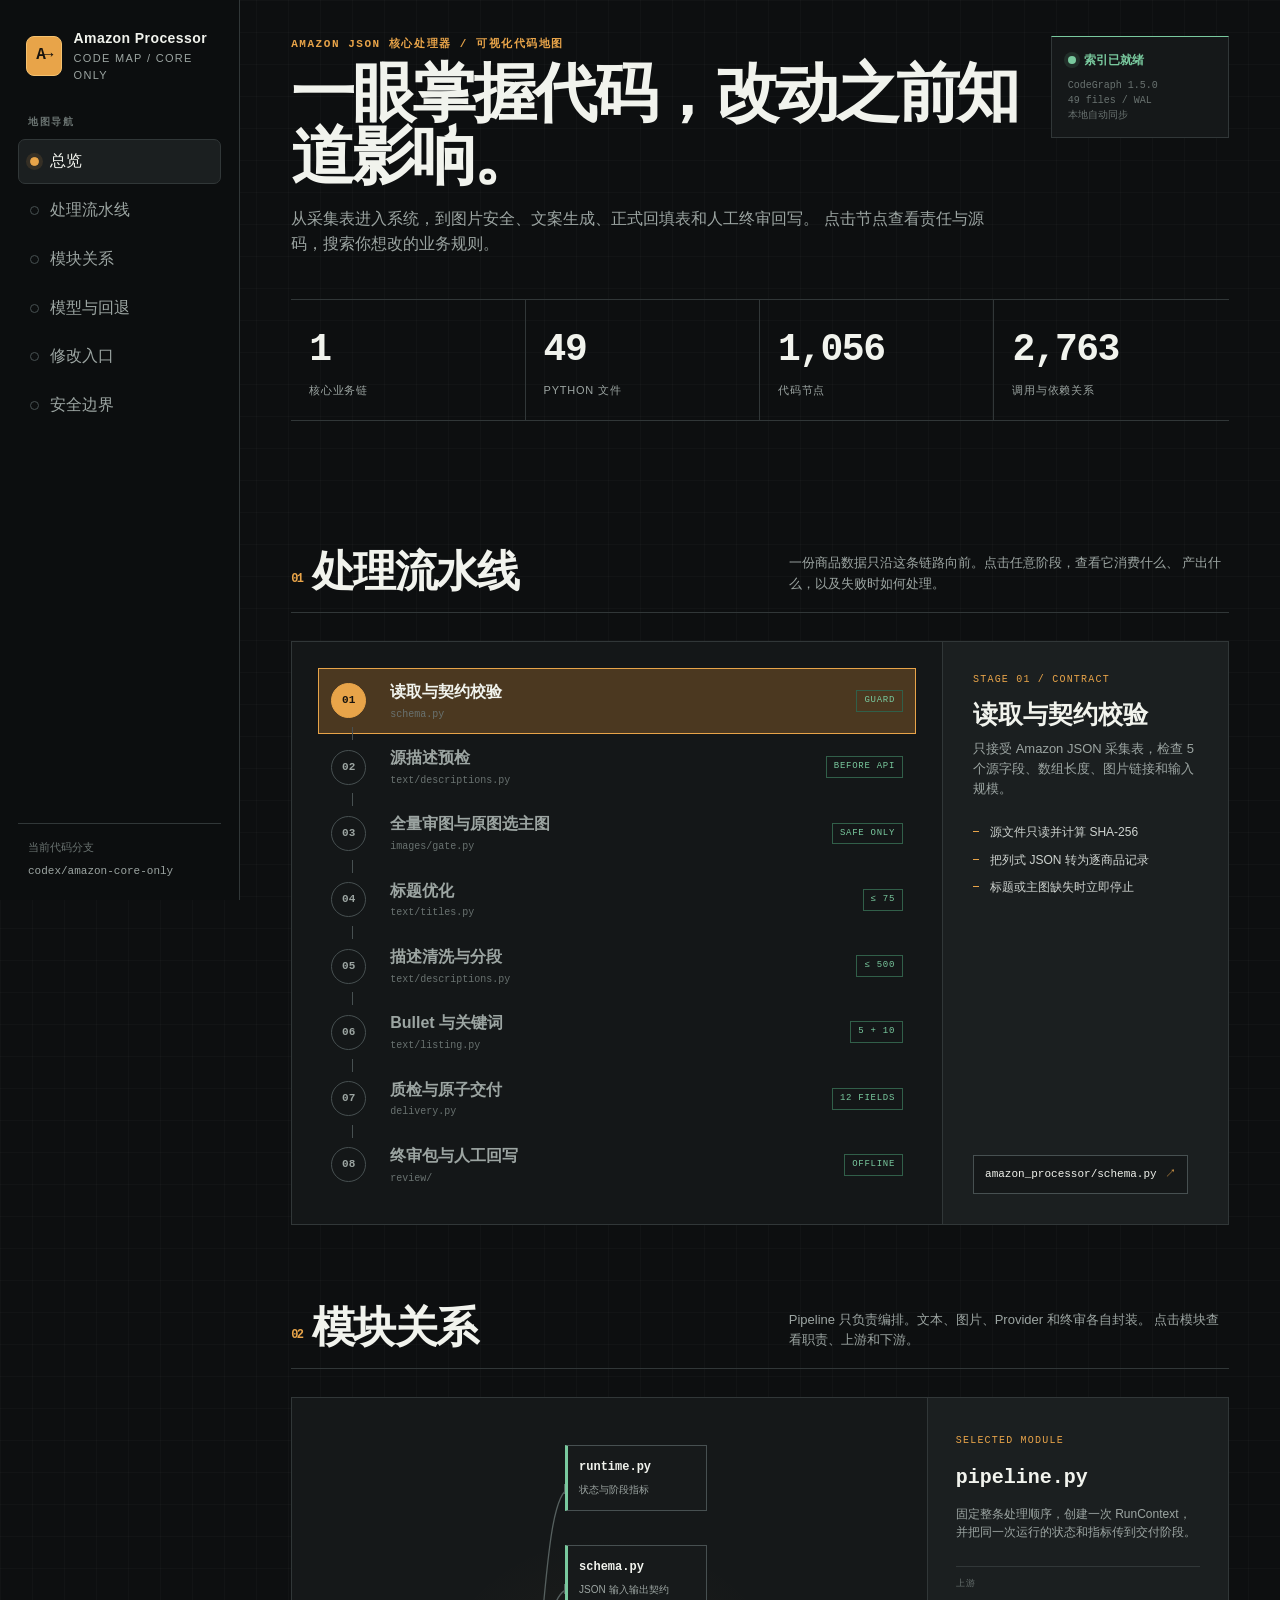
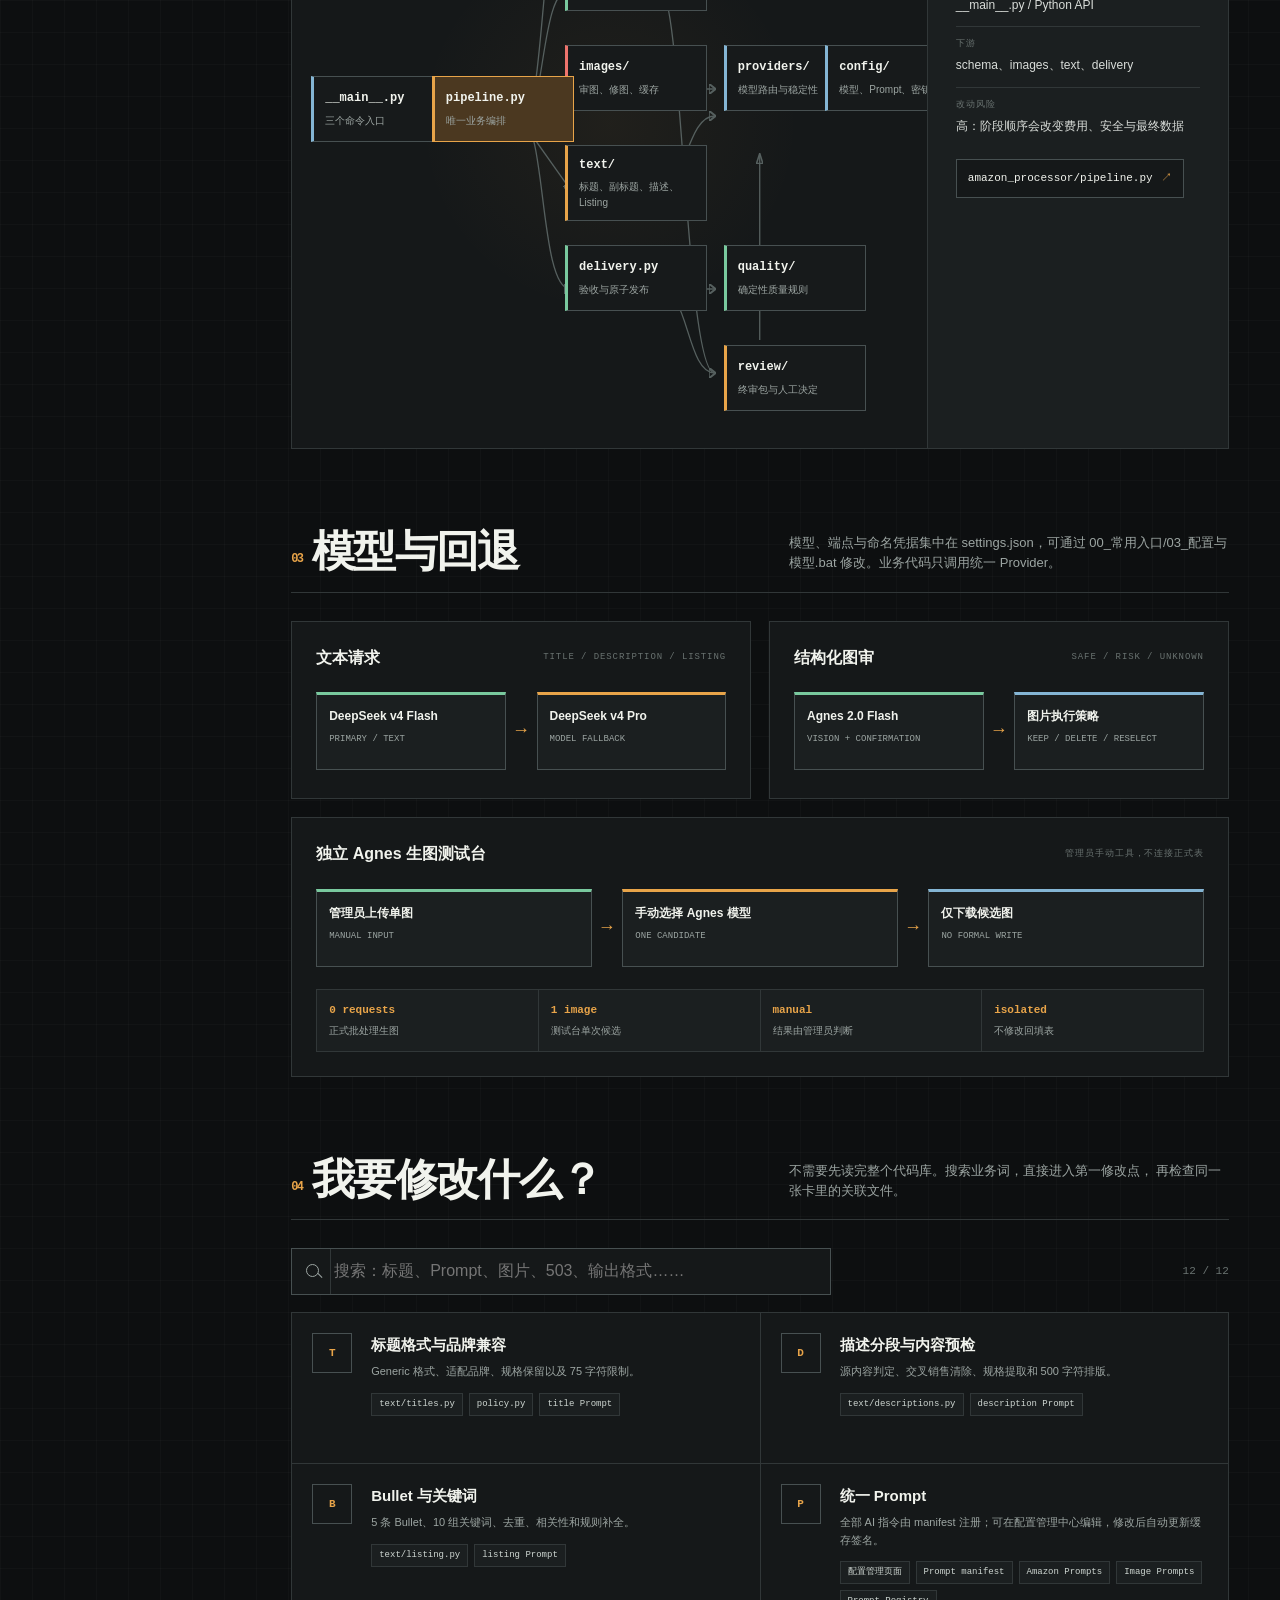
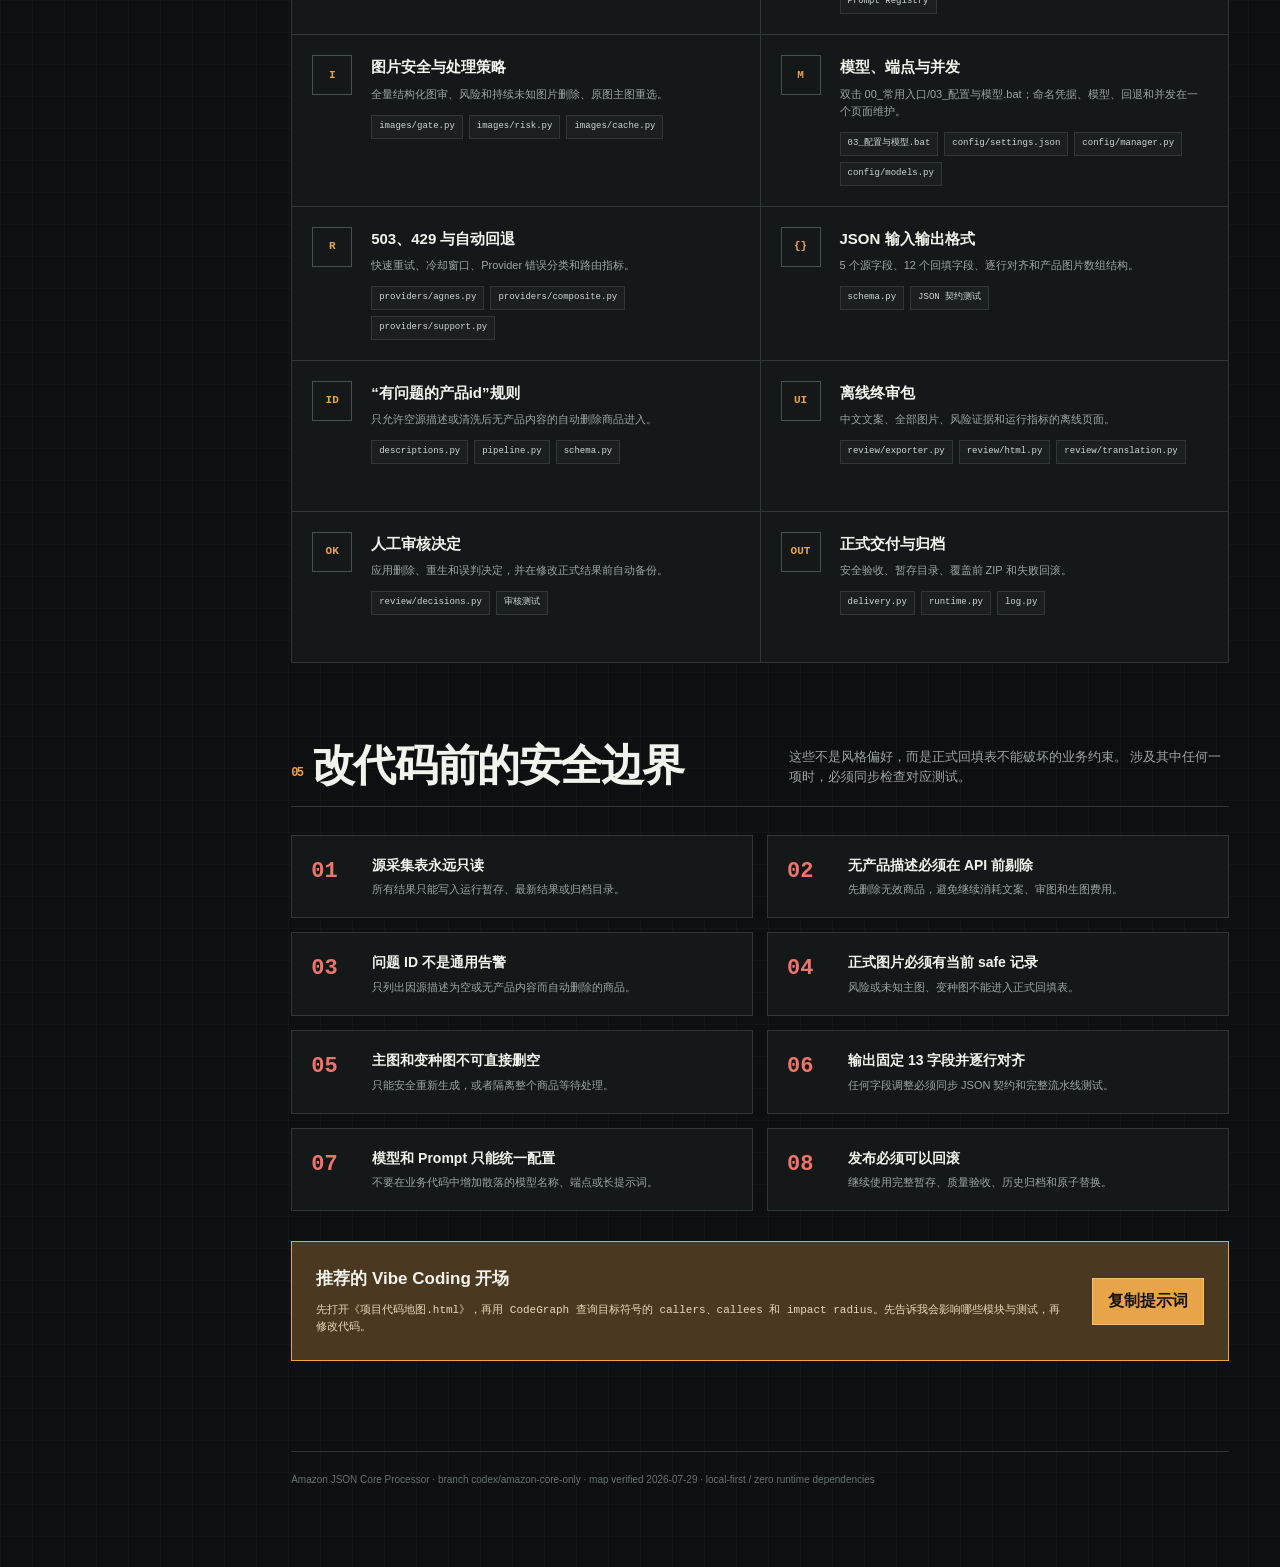
==== commit 87c737e8: "feat: make formal image processing review-only" ====
--- a/项目代码地图.html
+++ b/项目代码地图.html
@@ -1296,7 +1296,7 @@
             <button class="stage" type="button" data-stage="images">
               <span class="stage-num">03</span>
               <span>
-                <span class="stage-name">审图与生图</span>
+                <span class="stage-name">全量审图与原图选主图</span>
                 <span class="stage-file">images/gate.py</span>
               </span>
               <span class="stage-state">safe only</span>
@@ -1522,37 +1522,37 @@
               <span class="route-arrow" aria-hidden="true">→</span>
               <div class="route-node terminal">
                 <strong>图片执行策略</strong>
-                <small>DELETE / REPAIR / QUARANTINE</small>
+                <small>KEEP / DELETE / RESELECT</small>
               </div>
             </div>
           </article>
 
           <article class="route route-wide">
             <div class="route-label">
-              <h3>风险主图与变种图生图</h3>
-              <span>自动回退链</span>
+              <h3>独立 Agnes 生图测试台</h3>
+              <span>管理员手动工具，不连接正式表</span>
             </div>
             <div class="route-flow">
               <div class="route-node primary">
-                <strong>Agnes Image 2.1</strong>
-                <small>PRIMARY</small>
+                <strong>管理员上传单图</strong>
+                <small>MANUAL INPUT</small>
               </div>
               <span class="route-arrow" aria-hidden="true">→</span>
               <div class="route-node fallback">
-                <strong>Agnes Image 2.0</strong>
-                <small>FALLBACK 01</small>
+                <strong>手动选择 Agnes 模型</strong>
+                <small>ONE CANDIDATE</small>
               </div>
               <span class="route-arrow" aria-hidden="true">→</span>
               <div class="route-node terminal">
-                <strong>GPT Image 中转</strong>
-                <small>FALLBACK 02</small>
+                <strong>仅下载候选图</strong>
+                <small>NO FORMAL WRITE</small>
               </div>
             </div>
             <div class="guard-strip" role="group" aria-label="稳定性机制">
-              <div><strong>503 × 1</strong><span>3–8 秒快速重试</span></div>
-              <div><strong>3 failures</strong><span>触发生图熔断</span></div>
-              <div><strong>120 sec</strong><span>Agnes 冷却窗口</span></div>
-              <div><strong>25%</strong><span>自适应并发降级阈值</span></div>
+              <div><strong>0 requests</strong><span>正式批处理生图</span></div>
+              <div><strong>1 image</strong><span>测试台单次候选</span></div>
+              <div><strong>manual</strong><span>结果由管理员判断</span></div>
+              <div><strong>isolated</strong><span>不修改回填表</span></div>
             </div>
           </article>
         </div>
@@ -1631,11 +1631,11 @@
             </div>
           </article>
 
-          <article class="change-card" data-search="图片 logo 品牌 水印 人物 删除 生成 隔离 安全">
+          <article class="change-card" data-search="图片 logo 品牌 水印 人物 删除 原图 选主图 安全">
             <span class="change-icon">I</span>
             <div>
               <h3>图片安全与处理策略</h3>
-              <p>结构化图审、二次确认、风险附图删除和主图修复隔离。</p>
+              <p>全量结构化图审、风险和持续未知图片删除、原图主图重选。</p>
               <div class="file-links">
                 <a href="amazon_processor/images/gate.py">images/gate.py</a>
                 <a href="amazon_processor/images/risk.py">images/risk.py</a>
@@ -1825,12 +1825,12 @@
       },
       images: {
         kicker: "Stage 03 / Image Safety",
-        title: "审图、修图与隔离",
-        description: "所有主图、附图和已有变种图执行结构化风险检查；生成图片必须再次通过同一安全门。",
+        title: "全量审图、删图与主图重选",
+        description: "所有主图、附图和已有变种图执行结构化风险检查；正式批处理不调用生图。",
         items: [
           "风险附图直接删除",
-          "风险主图和变种图生成后复审",
-          "unknown、冲突或修复失败商品隔离"
+          "风险或持续 unknown 的图片删除",
+          "缺少合格主图或产品附图时删除商品并记录问题 ID"
         ],
         source: "amazon_processor/images/gate.py"
       },
@@ -1950,7 +1950,7 @@
       },
       providers: {
         title: "providers/",
-        description: "把文本、图审和生图请求路由到具体模型，统一记录错误、重试、熔断和回退指标。",
+        description: "把文本和图审请求路由到具体模型；生图 Provider 只供独立管理员测试台使用。",
         upstream: "text / images / review",
         downstream: "DeepSeek / Agnes / GPT Image",
         risk: "高：影响费用、吞吐、稳定性与失败模式",
